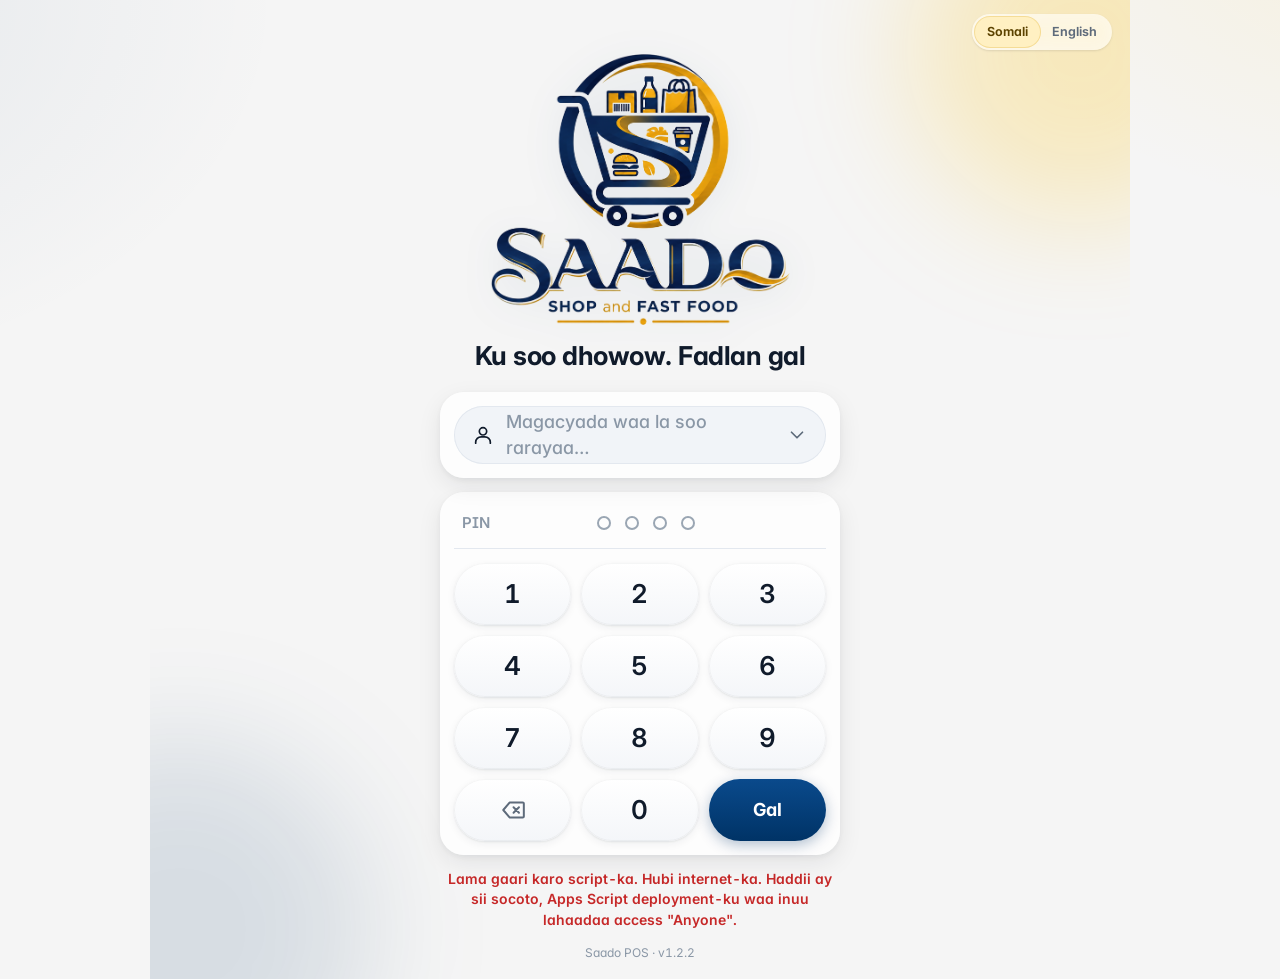
==== index.html @ ed128f70 "v1.2.2: clear logout screen, logout is instant; late answers after logout are ignored (no false 'ses" ====
<!DOCTYPE html>
<!-- Saado POS — app page. Loads config.js (script address), i18n.js (Somali words), app.js (core) and screens.js. -->
<html lang="so">
<head>
<meta charset="utf-8">
<meta name="viewport" content="width=device-width, initial-scale=1, viewport-fit=cover">
<meta name="theme-color" content="#F5F5F5">
<meta name="apple-mobile-web-app-capable" content="yes">
<meta name="mobile-web-app-capable" content="yes">
<meta name="apple-mobile-web-app-status-bar-style" content="default">
<meta name="apple-mobile-web-app-title" content="Saado POS">
<title>Saado POS</title>
<link rel="manifest" href="manifest.json">
<link rel="icon" href="icons/favicon.png">
<link rel="apple-touch-icon" href="icons/apple-touch-icon.png">
<link rel="preconnect" href="https://fonts.googleapis.com">
<link rel="preconnect" href="https://fonts.gstatic.com" crossorigin>
<link rel="stylesheet" href="https://fonts.googleapis.com/css2?family=Inter:wght@400;500;600;650;700;800&display=swap" media="print" onload="this.media='all'">
<link rel="stylesheet" href="app.css?v=1.2.2">
</head>
<body>
<header id="top" class="hidden"></header>
<main id="main"><div style="min-height:100vh;display:grid;place-items:center"><img src="icons/logo.png" alt="Saado" style="width:220px;opacity:.95"></div></main>
<nav id="nav" class="hidden"></nav>
<div id="toasts"></div>
<noscript>Saado POS needs JavaScript.</noscript>
<script src="config.js?v=1.2.2"></script>
<script src="i18n.js?v=1.2.2"></script>
<script src="guide.js?v=1.2.2"></script>
<script src="app.js?v=1.2.2"></script>
<script src="screens.js?v=1.2.2"></script>
</body>
</html>
---- app.css ----
/* Saado POS — design system. Native-app look (Material 3 inspired): Inter type, line icons, tonal surfaces,
   navy #003366 + mustard #FFBF00 accents on white / light gray, bottom sheets, ripple, smooth transitions. */
:root {
  --navy: #003366; --navy-2: #0A4A8C; --navy-c: #DCE7F5; --on-navy-c: #00264D;
  --gold: #FFBF00; --gold-2: #E5A800; --gold-c: #FFF0C2; --on-gold-c: #5C4300;
  --bg: #F5F5F5; --surface: #FFFFFF; --surface-2: #F1F4F8; --surface-3: #E9EEF4;
  --ink: #101B2B; --muted: #5E6B7B; --faint: #8A97A6; --line: #E3E8EF;
  --red: #C62828; --red-c: #FDECEC; --green: #18794E; --green-c: #E3F5EC; --amber: #A86200; --amber-c: #FFF3D9;
  --r-sm: 12px; --r: 18px; --r-lg: 24px; --r-xl: 28px;
  --e1: 0 1px 2px rgba(16, 27, 43, .05), 0 1px 3px rgba(16, 27, 43, .07);
  --e2: 0 2px 6px rgba(16, 27, 43, .06), 0 8px 24px rgba(16, 27, 43, .08);
  --e3: 0 12px 40px rgba(0, 26, 51, .18);
  --nav-h: 76px; --bar-h: 60px;
  --ease: cubic-bezier(.2, 0, 0, 1); --ease-out: cubic-bezier(.05, .7, .1, 1);
  --font: "Inter", "Roboto", system-ui, -apple-system, "Segoe UI", Arial, sans-serif;
}
* { box-sizing: border-box; -webkit-tap-highlight-color: transparent; }
html, body { margin: 0; height: 100%; }
body { font: 400 15px/1.45 var(--font); font-feature-settings: "cv11", "cv08", "tnum"; background: var(--bg); color: var(--ink);
  -webkit-font-smoothing: antialiased; overscroll-behavior-y: contain; -webkit-user-select: none; user-select: none; }
input, textarea, .selectable { -webkit-user-select: text; user-select: text; }
button, input, select, textarea { font: inherit; color: inherit; }
button { cursor: pointer; touch-action: manipulation; border: 0; background: none; padding: 0; }
a { color: var(--navy-2); text-decoration: none; }
h1, h2, h3 { margin: 0; letter-spacing: -.01em; }
h2 { font-size: 22px; font-weight: 700; color: var(--ink); }
h3 { font-size: 13px; font-weight: 650; color: var(--muted); text-transform: uppercase; letter-spacing: .06em; margin: 20px 4px 8px; }
.hidden { display: none !important; }
.muted { color: var(--muted); } .faint { color: var(--faint); } .small { font-size: 13px; } .right { text-align: right; } .center { text-align: center; }
.big { font-size: 28px; font-weight: 800; letter-spacing: -.02em; }
.red { color: var(--red); } .green { color: var(--green); } .amber { color: var(--amber); } .bold { font-weight: 700; }
.row { display: flex; gap: 10px; align-items: center; } .row > .grow, .grow { flex: 1; min-width: 0; } .wrap { flex-wrap: wrap; }
.col { display: flex; flex-direction: column; gap: 10px; }
.grid2 { display: grid; grid-template-columns: 1fr 1fr; gap: 10px; } .grid3 { display: grid; grid-template-columns: repeat(3, 1fr); gap: 10px; }
.spacer { height: 14px; }
svg.i { width: 22px; height: 22px; flex: none; stroke: currentColor; fill: none; stroke-width: 1.85; stroke-linecap: round; stroke-linejoin: round; vertical-align: middle; }
svg.i.sm { width: 18px; height: 18px; } svg.i.lg { width: 26px; height: 26px; } svg.i.xl { width: 32px; height: 32px; }

/* ---------- ambient background ---------- */
body::before { content: ''; position: fixed; inset: 0; z-index: -1; pointer-events: none;
  background: radial-gradient(60vmax 40vmax at 110% -10%, rgba(255, 191, 0, .10), transparent 60%),
              radial-gradient(70vmax 50vmax at -20% 0%, rgba(0, 51, 102, .07), transparent 60%), var(--bg); }

/* ---------- top app bar ---------- */
#top { position: sticky; top: 0; z-index: 40; display: flex; align-items: center; gap: 10px; min-height: var(--bar-h);
  padding: calc(8px + env(safe-area-inset-top)) 12px 8px 14px; background: rgba(245, 245, 245, .82);
  -webkit-backdrop-filter: saturate(1.6) blur(18px); backdrop-filter: saturate(1.6) blur(18px); transition: box-shadow .2s, background .2s; }
#top.scrolled { box-shadow: 0 1px 0 var(--line), 0 6px 20px rgba(16, 27, 43, .06); background: rgba(255, 255, 255, .9); }
#top .emb { width: 38px; height: 38px; border-radius: 12px; background: #fff; box-shadow: var(--e1); display: grid; place-items: center; overflow: hidden; flex: none; }
#top .emb img { width: 34px; height: 34px; }
#top .ttl { flex: 1; min-width: 0; line-height: 1.15; }
#top .ttl b { display: block; font-size: 18px; font-weight: 700; white-space: nowrap; overflow: hidden; text-overflow: ellipsis; }
#top .ttl span { display: block; font-size: 12px; color: var(--muted); white-space: nowrap; overflow: hidden; text-overflow: ellipsis; }
.bizswitch { display: flex; background: var(--surface-3); border-radius: 999px; padding: 3px; }
.bizswitch button { height: 34px; padding: 0 12px; border-radius: 999px; font-weight: 650; font-size: 13px; color: var(--muted); display: flex; align-items: center; gap: 6px; transition: background .2s var(--ease), color .2s; }
.bizswitch button svg { width: 17px; height: 17px; }
.bizswitch button.on { background: var(--surface); color: var(--navy); box-shadow: var(--e1); }
@media (max-width: 460px) { .bizswitch button span { display: none; } .bizswitch button { padding: 0 11px; } }
.syncdot { width: 40px; height: 40px; border-radius: 50%; display: grid; place-items: center; color: var(--green); position: relative; }
.syncdot.wait { color: var(--amber); } .syncdot.off { color: var(--red); }
.syncdot .n { position: absolute; top: 2px; right: 0; min-width: 18px; height: 18px; padding: 0 5px; border-radius: 9px; background: var(--amber); color: #fff; font-size: 11px; font-weight: 700; display: grid; place-items: center; }
.syncdot.off .n { background: var(--red); }
.syncdot.spin svg { animation: sp 1s linear infinite; }
.offline-bar { position: sticky; top: calc(var(--bar-h) + env(safe-area-inset-top)); z-index: 39; margin: 0 12px; border-radius: 12px; background: var(--amber-c); color: var(--amber);
  font-size: 13px; font-weight: 600; padding: 8px 12px; display: flex; gap: 8px; align-items: center; }
#topprog { position: absolute; left: 0; right: 0; bottom: 0; height: 2px; overflow: hidden; opacity: 0; transition: opacity .2s; }
#topprog::after { content: ''; position: absolute; top: 0; bottom: 0; width: 40%; background: var(--gold); border-radius: 2px; animation: prog 1.1s var(--ease) infinite; }
@keyframes prog { from { left: -40%; } to { left: 100%; } }

/* ---------- page ---------- */
#main { padding: 6px 14px; padding-bottom: calc(var(--nav-h) + 100px + env(safe-area-inset-bottom)); max-width: 980px; margin: 0 auto; min-height: 100vh; }
.page-in { animation: pageIn .26s var(--ease-out) both; }
@keyframes pageIn { from { opacity: 0; transform: translateY(10px); } }
.phead { display: flex; align-items: center; gap: 10px; margin: 8px 2px 14px; }
.phead h2 { flex: 1; }

/* ---------- bottom navigation (Material 3 navigation bar) ---------- */
#nav { position: fixed; bottom: 0; left: 0; right: 0; z-index: 45; display: flex; justify-content: space-around; background: rgba(255, 255, 255, .94);
  -webkit-backdrop-filter: blur(18px); backdrop-filter: blur(18px); border-top: 1px solid var(--line); padding: 8px 4px calc(10px + env(safe-area-inset-bottom)); }
#nav button { flex: 1; max-width: 110px; display: flex; flex-direction: column; align-items: center; gap: 4px; font-size: 12px; font-weight: 600; color: var(--muted); position: relative; padding-top: 2px; }
#nav .ind { width: 60px; height: 32px; border-radius: 16px; display: grid; place-items: center; transition: background .25s var(--ease), color .2s; position: relative; overflow: hidden; }
#nav button.on { color: var(--ink); } #nav button.on .ind { background: var(--gold-c); color: var(--navy); }
#nav button.on .ind svg { stroke-width: 2.1; }
#nav .badge { position: absolute; top: -2px; left: calc(50% + 8px); }
.badge { background: var(--red); color: #fff; border-radius: 999px; font-size: 11px; font-weight: 700; min-width: 18px; height: 18px; padding: 0 5px; display: inline-grid; place-items: center; }
@media (min-width: 900px) { #nav { left: 50%; transform: translateX(-50%); bottom: 14px; width: 560px; border-radius: 22px; border: 1px solid var(--line); box-shadow: var(--e2); padding-bottom: 10px; } }

/* ---------- surfaces ---------- */
.card { background: var(--surface); border-radius: var(--r); padding: 16px; box-shadow: var(--e1); margin-bottom: 12px; }
.card.tonal { background: var(--surface-2); box-shadow: none; }
.card.navy { background: linear-gradient(135deg, var(--navy) 0%, var(--navy-2) 100%); color: #fff; box-shadow: 0 10px 30px rgba(0, 51, 102, .25); }
.card.navy .muted { color: rgba(255, 255, 255, .75); }
.list { background: var(--surface); border-radius: var(--r); box-shadow: var(--e1); overflow: hidden; margin-bottom: 12px; }
.li { display: flex; align-items: center; gap: 14px; padding: 12px 16px; min-height: 64px; position: relative; overflow: hidden; }
.li + .li::before { content: ''; position: absolute; top: 0; left: 16px; right: 0; height: 1px; background: var(--line); }
.li.lead + .li.lead::before { left: 70px; }
.li.tap { cursor: pointer; } .li.tap:active { background: var(--surface-2); }
.li .main { flex: 1; min-width: 0; } .li .name { font-weight: 600; font-size: 15px; overflow: hidden; text-overflow: ellipsis; white-space: nowrap; }
.li .sub { font-size: 13px; color: var(--muted); overflow: hidden; text-overflow: ellipsis; }
.li .chev { color: var(--faint); }
.av { width: 40px; height: 40px; border-radius: 13px; display: grid; place-items: center; flex: none; background: var(--navy-c); color: var(--navy); font-weight: 700; }
.av.gold { background: var(--gold-c); color: var(--on-gold-c); } .av.green { background: var(--green-c); color: var(--green); } .av.red { background: var(--red-c); color: var(--red); } .av.gray { background: var(--surface-3); color: var(--muted); }
.stats { display: grid; grid-template-columns: repeat(2, 1fr); gap: 10px; margin-bottom: 12px; }
@media (min-width: 700px) { .stats { grid-template-columns: repeat(4, 1fr); } }
.stat { background: var(--surface); border-radius: var(--r); padding: 14px; box-shadow: var(--e1); display: flex; flex-direction: column; gap: 2px; }
.stat .lbl { font-size: 12px; color: var(--muted); font-weight: 600; display: flex; align-items: center; gap: 6px; }
.stat .lbl svg { width: 16px; height: 16px; }
.stat .val { font-size: 21px; font-weight: 750; color: var(--ink); letter-spacing: -.02em; }
.pill { display: inline-flex; align-items: center; gap: 4px; padding: 3px 10px; border-radius: 999px; font-size: 12px; font-weight: 650; background: var(--navy-c); color: var(--on-navy-c); white-space: nowrap; }
.pill.red { background: var(--red-c); color: var(--red); } .pill.green { background: var(--green-c); color: var(--green); } .pill.gold { background: var(--gold-c); color: var(--on-gold-c); } .pill.gray { background: var(--surface-3); color: var(--muted); }
table.tbl { width: 100%; border-collapse: collapse; font-size: 14px; } .tbl th, .tbl td { padding: 10px 6px; border-bottom: 1px solid var(--line); text-align: left; }
.tbl tr:last-child td { border-bottom: 0; } .tbl th { color: var(--muted); font-size: 11.5px; font-weight: 650; text-transform: uppercase; letter-spacing: .04em; }
.tbl td.n, .tbl th.n { text-align: right; white-space: nowrap; font-variant-numeric: tabular-nums; } .tblwrap { overflow-x: auto; margin: 0 -4px; }
.empty { text-align: center; color: var(--muted); padding: 28px 16px; display: flex; flex-direction: column; align-items: center; gap: 8px; }
.empty svg { width: 40px; height: 40px; color: var(--faint); stroke-width: 1.4; }
.alert { box-shadow: inset 4px 0 0 var(--red), var(--e1); } .alert.amber { box-shadow: inset 4px 0 0 var(--gold), var(--e1); }

/* ---------- buttons ---------- */
.btn { position: relative; overflow: hidden; border-radius: 999px; min-height: 48px; padding: 0 20px; font-weight: 650; font-size: 15px; letter-spacing: .01em;
  background: var(--surface-3); color: var(--navy); display: inline-flex; align-items: center; justify-content: center; gap: 8px; transition: transform .12s var(--ease), box-shadow .2s, filter .2s; }
.btn:active { transform: scale(.97); } .btn[disabled] { opacity: .5; pointer-events: none; }
.btn.primary { background: var(--navy); color: #fff; box-shadow: 0 2px 8px rgba(0, 51, 102, .25); }
.btn.gold { background: var(--gold); color: #1F1600; box-shadow: 0 2px 8px rgba(229, 168, 0, .3); }
.btn.red { background: var(--red); color: #fff; } .btn.green { background: var(--green); color: #fff; }
.btn.ghost { background: transparent; box-shadow: inset 0 0 0 1.5px var(--line); }
.btn.text { background: transparent; padding: 0 12px; }
.btn.block { width: 100%; } .btn.lg { min-height: 56px; font-size: 17px; } .btn.sm { min-height: 38px; padding: 0 14px; font-size: 14px; }
.btn svg { width: 20px; height: 20px; }
.fab { position: fixed; right: 16px; bottom: calc(var(--nav-h) + 16px + env(safe-area-inset-bottom)); z-index: 30; height: 56px; padding: 0 20px 0 16px; border-radius: 18px;
  background: var(--gold); color: #1F1600; font-weight: 700; display: flex; align-items: center; gap: 10px; box-shadow: 0 6px 20px rgba(229, 168, 0, .35), var(--e1); overflow: hidden; animation: fabIn .3s var(--ease-out) both; }
@media (min-width: 900px) { .fab { right: calc(50% - 470px); bottom: 110px; } }
@keyframes fabIn { from { transform: scale(.6); opacity: 0; } }
.spin { width: 18px; height: 18px; border: 2.5px solid currentColor; border-right-color: transparent; border-radius: 50%; animation: sp .7s linear infinite; }
@keyframes sp { to { transform: rotate(360deg); } }
.ripple { position: absolute; border-radius: 50%; transform: scale(0); background: currentColor; opacity: .16; pointer-events: none; animation: rip .55s var(--ease) forwards; }
@keyframes rip { to { transform: scale(2.6); opacity: 0; } }
.iconbtn { position: relative; overflow: hidden; width: 52px; height: 52px; border-radius: 16px; background: var(--navy); color: #fff; display: grid; place-items: center; flex: none; }
.iconbtn.gold { background: var(--gold); color: #1F1600; } .iconbtn.tonal { background: var(--surface-3); color: var(--navy); } .iconbtn.round { border-radius: 50%; width: 44px; height: 44px; }

/* ---------- forms ---------- */
label.f { display: block; margin-bottom: 12px; } label.f > span { display: block; font-size: 13px; font-weight: 600; color: var(--muted); margin: 0 4px 6px; }
.in { width: 100%; min-height: 52px; border: 0; border-radius: 14px; padding: 12px 14px; background: var(--surface-2); font-size: 16px; color: var(--ink);
  box-shadow: inset 0 0 0 1px var(--line); transition: box-shadow .15s, background .15s; -webkit-appearance: none; appearance: none; }
.in:focus { outline: none; background: #fff; box-shadow: inset 0 0 0 2px var(--navy-2), 0 0 0 4px rgba(10, 74, 140, .1); }
.in[readonly] { color: var(--muted); } textarea.in { min-height: 84px; resize: vertical; }
.in.big { font-size: 26px; font-weight: 750; text-align: right; letter-spacing: -.01em; }
.seg { display: flex; border-radius: 999px; box-shadow: inset 0 0 0 1.5px var(--line); padding: 3px; gap: 2px; background: var(--surface); flex-wrap: wrap; }
.seg button { flex: 1; min-width: 64px; min-height: 44px; border-radius: 999px; font-weight: 650; font-size: 14px; color: var(--muted); display: inline-flex; align-items: center; justify-content: center; gap: 6px; transition: background .2s var(--ease), color .2s; position: relative; overflow: hidden; }
.seg button.on { background: var(--navy); color: #fff; }
.seg.gold button.on { background: var(--gold); color: #1F1600; }
.seg.tiles4 { border-radius: 16px; display: grid; grid-template-columns: repeat(2, 1fr); padding: 4px; } .seg.tiles4 button { border-radius: 12px; min-height: 54px; }
@media (min-width: 420px) { .seg.tiles4 { grid-template-columns: repeat(4, 1fr); } }
.chk { display: flex; align-items: center; gap: 14px; padding: 12px 2px; min-height: 52px; }
.chk + .chk { border-top: 1px solid var(--line); }
.chk .main { flex: 1; }
.chk input[type=checkbox] { -webkit-appearance: none; appearance: none; width: 46px; height: 28px; border-radius: 14px; background: var(--surface-3); box-shadow: inset 0 0 0 2px #C5CFDA; position: relative; flex: none; transition: background .2s; margin: 0; }
.chk input[type=checkbox]::after { content: ''; position: absolute; top: 6px; left: 6px; width: 16px; height: 16px; border-radius: 50%; background: #8A97A6; transition: all .2s var(--ease); }
.chk input[type=checkbox]:checked { background: var(--navy); box-shadow: none; } .chk input[type=checkbox]:checked::after { left: 22px; top: 4px; width: 20px; height: 20px; background: #fff; }
.searchbar { display: flex; gap: 10px; position: sticky; top: calc(var(--bar-h) + env(safe-area-inset-top)); z-index: 20; padding: 2px 0 12px; }
.search { flex: 1; display: flex; align-items: center; gap: 10px; background: var(--surface); border-radius: 16px; padding: 0 14px; box-shadow: var(--e1); min-height: 52px; color: var(--muted); }
.search input { flex: 1; border: 0; background: transparent; font-size: 16px; min-height: 50px; outline: none; color: var(--ink); min-width: 0; }
.search input::-webkit-search-cancel-button { display: none; }
.chips { display: flex; gap: 8px; flex-wrap: wrap; } .chips.scroll { flex-wrap: nowrap; overflow-x: auto; scrollbar-width: none; margin: 0 -14px; padding: 0 14px 2px; } .chips.scroll::-webkit-scrollbar { display: none; }
.chip { position: relative; overflow: hidden; border-radius: 10px; height: 36px; padding: 0 14px; font-weight: 600; font-size: 14px; color: var(--ink); background: var(--surface);
  box-shadow: inset 0 0 0 1px var(--line); display: inline-flex; align-items: center; gap: 6px; white-space: nowrap; flex: none; transition: background .15s; }
.chip.on { background: var(--navy-c); color: var(--on-navy-c); box-shadow: none; }
.chip svg { width: 16px; height: 16px; }

/* ---------- sell ---------- */
.tiles { display: grid; grid-template-columns: repeat(3, 1fr); gap: 10px; margin-bottom: 12px; }
@media (min-width: 600px) { .tiles { grid-template-columns: repeat(4, 1fr); } } @media (min-width: 900px) { .tiles { grid-template-columns: repeat(6, 1fr); } }
.tile { position: relative; background: var(--surface); border-radius: 18px; min-height: 96px; padding: 12px; box-shadow: var(--e1); display: flex; flex-direction: column; justify-content: space-between; text-align: left; overflow: hidden; transition: transform .12s var(--ease); }
.tile:active { transform: scale(.95); }
.tile::after { content: ''; position: absolute; left: 12px; right: 12px; bottom: 0; height: 3px; border-radius: 3px 3px 0 0; background: var(--gold); opacity: .9; }
.tile.low::after { background: var(--red); }
.tile .n { font-weight: 600; font-size: 14px; line-height: 1.25; max-height: 3.75em; overflow: hidden; padding-right: 20px; }
.tile .p { font-weight: 750; color: var(--navy); font-size: 14px; margin-bottom: 2px; }
.tile .q { position: absolute; top: 8px; right: 8px; background: var(--navy); color: #fff; border-radius: 999px; min-width: 24px; height: 24px; padding: 0 7px; display: grid; place-items: center; font-weight: 750; font-size: 12px; animation: pop .25s var(--ease-out); }
@keyframes pop { from { transform: scale(.4); } }
.cartbar { position: fixed; left: 0; right: 0; bottom: calc(var(--nav-h) + env(safe-area-inset-bottom)); z-index: 35; padding: 0 12px 10px; animation: barIn .3s var(--ease-out) both; }
@keyframes barIn { from { transform: translateY(30px); opacity: 0; } }
.cartbar .inner { max-width: 940px; margin: 0 auto; display: flex; gap: 8px; background: var(--navy); border-radius: 22px; padding: 8px; box-shadow: var(--e3); }
.cartbar .sum { flex: 1; color: #fff; text-align: left; padding: 4px 10px; display: flex; align-items: center; gap: 12px; position: relative; overflow: hidden; border-radius: 16px; }
.cartbar .sum .cnt { min-width: 38px; height: 38px; border-radius: 12px; background: rgba(255, 255, 255, .14); display: grid; place-items: center; font-weight: 750; }
.cartbar .sum b { font-size: 20px; display: block; letter-spacing: -.01em; } .cartbar .sum span { font-size: 12px; opacity: .75; }
.cartbar .pay { min-width: 112px; border-radius: 16px; }
@media (min-width: 900px) { .cartbar { bottom: 100px; } }
.qty { display: flex; align-items: center; gap: 2px; background: var(--surface-2); border-radius: 14px; padding: 3px; }
.qty button { width: 40px; height: 40px; border-radius: 11px; color: var(--navy); display: grid; place-items: center; position: relative; overflow: hidden; }
.qty button:active { background: var(--surface-3); }
.qty b { min-width: 30px; text-align: center; font-size: 16px; }
.totalbox { background: linear-gradient(135deg, var(--navy), var(--navy-2)); color: #fff; border-radius: var(--r-lg); padding: 18px; text-align: center; margin-bottom: 14px; box-shadow: 0 10px 30px rgba(0, 51, 102, .22); }
.totalbox .t { font-size: 36px; font-weight: 800; color: var(--gold); letter-spacing: -.02em; line-height: 1.1; } .totalbox .u { opacity: .8; font-size: 13px; }
.acct { background: var(--gold-c); border-radius: var(--r); padding: 16px; text-align: center; margin: 10px 0; }
.acct b { font-size: 32px; letter-spacing: 3px; color: var(--navy); display: block; font-weight: 800; }
.changebox { text-align: center; padding: 12px; border-radius: 16px; background: var(--green-c); color: var(--green); font-size: 20px; font-weight: 750; }
.changebox.neg { background: var(--red-c); color: var(--red); }

/* ---------- sheets / dialogs ---------- */
.ov { position: fixed; inset: 0; background: rgba(8, 20, 36, .42); z-index: 100; display: flex; align-items: flex-end; justify-content: center; animation: fade .2s both; }
.ov.closing { animation: fadeOut .18s both; } .ov.closing .sheet { animation: down .2s var(--ease) both; }
@keyframes fade { from { opacity: 0; } } @keyframes fadeOut { to { opacity: 0; } } @keyframes down { to { transform: translateY(40%); } }
.sheet { background: var(--bg); width: 100%; max-width: 640px; max-height: 94vh; border-radius: var(--r-xl) var(--r-xl) 0 0; display: flex; flex-direction: column; animation: up .34s var(--ease-out) both; box-shadow: var(--e3); }
@keyframes up { from { transform: translateY(100%); } }
@media (min-width: 700px) { .ov { align-items: center; } .sheet { border-radius: var(--r-xl); max-height: 88vh; } }
.sheet .hd { padding: 8px 18px 10px; display: flex; align-items: center; gap: 10px; background: var(--surface); border-radius: var(--r-xl) var(--r-xl) 0 0; position: relative; }
.sheet .hd::before { content: ''; position: absolute; top: 8px; left: 50%; width: 36px; height: 4px; margin-left: -18px; border-radius: 2px; background: #C9D2DC; }
.sheet .hd h2 { flex: 1; font-size: 19px; padding-top: 16px; }
.sheet .x { margin-top: 14px; width: 40px; height: 40px; border-radius: 50%; display: grid; place-items: center; color: var(--muted); background: var(--surface-2); position: relative; overflow: hidden; }
.sheet .bd { padding: 16px 16px 18px; overflow-y: auto; -webkit-overflow-scrolling: touch; flex: 1; }
.sheet .ft { padding: 10px 16px calc(12px + env(safe-area-inset-bottom)); background: var(--surface); display: flex; gap: 10px; box-shadow: 0 -1px 0 var(--line); }
.sheet .ft .btn { flex: 1; }
#toasts { position: fixed; left: 0; right: 0; top: calc(10px + env(safe-area-inset-top)); z-index: 200; display: flex; flex-direction: column; align-items: center; pointer-events: none; padding: 0 16px; }
.toast { background: #1D2733; color: #fff; padding: 12px 16px; border-radius: 14px; font-weight: 550; font-size: 14px; max-width: 520px; width: fit-content; box-shadow: var(--e3); animation: toastIn .3s var(--ease-out) both; pointer-events: auto; display: flex; align-items: center; gap: 10px; }
.toast svg { width: 20px; height: 20px; flex: none; }
.toast.ok svg { color: #6EE7A8; } .toast.err { background: #8E1F1F; } .toast.warn svg { color: var(--gold); }
@keyframes toastIn { from { transform: translateY(-16px) scale(.96); opacity: 0; } }

/* ---------- login ---------- */
.login { min-height: 100vh; min-height: 100dvh; display: flex; flex-direction: column; align-items: center; padding: calc(14px + env(safe-area-inset-top)) 18px calc(18px + env(safe-area-inset-bottom)); position: relative; overflow: hidden; }
.login::before, .login::after { content: ''; position: absolute; border-radius: 50%; filter: blur(60px); z-index: -1; }
.login::before { width: 340px; height: 340px; background: rgba(255, 191, 0, .22); top: -120px; right: -120px; }
.login::after { width: 380px; height: 380px; background: rgba(0, 51, 102, .12); bottom: -140px; left: -160px; }
.login .lang { align-self: flex-end; display: flex; background: rgba(255, 255, 255, .7); border-radius: 999px; padding: 3px; box-shadow: var(--e1); -webkit-backdrop-filter: blur(10px); backdrop-filter: blur(10px); }
.login .lang button { height: 30px; padding: 0 12px; border-radius: 999px; font-size: 12.5px; font-weight: 650; color: var(--muted); }
.login .lang button.on { background: var(--gold-c); color: var(--on-gold-c); box-shadow: 0 0 0 1px rgba(229, 168, 0, .35); }
.login img.logo { width: min(300px, 74vw); margin: 4px 0 6px; filter: drop-shadow(0 6px 18px rgba(0, 51, 102, .08)); }
.login h1 { font-size: 26px; font-weight: 700; letter-spacing: -.02em; margin: 6px 0 18px; text-align: center; }
.login .box { width: 100%; max-width: 400px; }
#ucard { z-index: 10; }
.lgcard { background: rgba(255, 255, 255, .78); -webkit-backdrop-filter: blur(16px); backdrop-filter: blur(16px); border-radius: var(--r-lg); padding: 14px; box-shadow: var(--e2); margin-bottom: 14px; position: relative; }
.dd { width: 100%; height: 58px; border-radius: 999px; background: var(--surface-2); display: flex; align-items: center; gap: 12px; padding: 0 18px; font-size: 18px; font-weight: 600; color: var(--ink); box-shadow: inset 0 0 0 1px var(--line); position: relative; overflow: hidden; }
.dd .ph { color: var(--faint); font-weight: 500; } .dd .grow { text-align: left; } .dd svg.chev { transition: transform .2s var(--ease); color: var(--muted); }
.dd.open svg.chev { transform: rotate(180deg); }
.ddlist { position: absolute; left: 14px; right: 14px; top: 78px; background: #fff; border-radius: 20px; box-shadow: var(--e3); z-index: 5; overflow: hidden; animation: ddIn .2s var(--ease-out) both; transform-origin: top; }
@keyframes ddIn { from { opacity: 0; transform: scaleY(.9) translateY(-6px); } }
.ddlist button { width: 100%; height: 54px; padding: 0 22px 0 56px; text-align: left; font-size: 17px; font-weight: 550; position: relative; overflow: hidden; display: flex; align-items: center; }
.ddlist button:active, .ddlist button.on { background: var(--surface-2); }
.ddlist button.on::before { content: ''; position: absolute; left: 24px; width: 8px; height: 8px; border-radius: 50%; background: var(--gold); }
.pinrow { display: flex; align-items: center; gap: 14px; padding: 6px 8px 14px; border-bottom: 1px solid var(--line); margin-bottom: 14px; }
.pinrow span { color: var(--faint); font-weight: 600; font-size: 15px; }
.pinshow { display: flex; gap: 14px; flex: 1; justify-content: center; padding-right: 30px; }
.pinshow i { width: 14px; height: 14px; border-radius: 50%; box-shadow: inset 0 0 0 2px #9AA6B3; transition: all .15s var(--ease); }
.pinshow i.f { background: var(--navy); box-shadow: none; transform: scale(1.15); }
.pinshow.shake { animation: shake .4s; } @keyframes shake { 20%, 60% { transform: translateX(-8px); } 40%, 80% { transform: translateX(8px); } }
.pad { display: grid; grid-template-columns: repeat(3, 1fr); gap: 10px; }
.pad button { height: 62px; border-radius: 999px; background: linear-gradient(180deg, #fff, #F4F6F9); box-shadow: 0 1px 2px rgba(16, 27, 43, .08), 0 3px 8px rgba(16, 27, 43, .06), inset 0 0 0 1px rgba(16, 27, 43, .04);
  font-size: 26px; font-weight: 600; color: var(--ink); position: relative; overflow: hidden; display: grid; place-items: center; transition: transform .1s; }
.pad button:active { transform: scale(.94); background: var(--gold-c); }
.pad button.go { background: linear-gradient(180deg, var(--navy-2), var(--navy)); color: #fff; font-size: 18px; font-weight: 700; box-shadow: 0 4px 14px rgba(0, 51, 102, .3); }
.pad button.bk { color: var(--muted); }
.lgerr { min-height: 22px; text-align: center; color: var(--red); font-weight: 600; font-size: 14px; margin-top: 2px; }
.lgfoot { margin-top: auto; padding-top: 14px; font-size: 12px; color: var(--faint); }

/* ---------- home hero ---------- */
.hero { position: relative; border-radius: var(--r-lg); background: var(--surface); box-shadow: var(--e2); padding: 18px 18px 16px; margin-bottom: 14px; overflow: hidden; }
.hero::before { content: ''; position: absolute; width: 260px; height: 260px; border-radius: 50%; right: -90px; top: -110px; background: radial-gradient(circle, rgba(255, 191, 0, .28), transparent 70%); }
.hero::after { content: ''; position: absolute; width: 280px; height: 280px; border-radius: 50%; left: -120px; bottom: -160px; background: radial-gradient(circle, rgba(0, 51, 102, .12), transparent 70%); }
.hero > * { position: relative; z-index: 1; }
.hero img { height: 92px; display: block; margin: 0 auto 6px; }
.hero .hi { text-align: center; color: var(--muted); font-size: 14px; }
.hero .kpi { display: flex; align-items: flex-end; justify-content: space-between; gap: 12px; margin-top: 14px; padding-top: 14px; border-top: 1px solid var(--line); }
.hero .kpi .v { font-size: 30px; font-weight: 800; letter-spacing: -.02em; color: var(--navy); line-height: 1.1; }
.hero .kpi .l { font-size: 12.5px; color: var(--muted); font-weight: 600; }
.camwrap { position: relative; background: #000; border-radius: var(--r); overflow: hidden; aspect-ratio: 4/3; }
.camwrap video { width: 100%; height: 100%; object-fit: cover; display: block; }
.camwrap .aim { position: absolute; left: 10%; right: 10%; top: 33%; bottom: 33%; border: 3px solid var(--gold); border-radius: 14px; box-shadow: 0 0 0 999px rgba(0, 0, 0, .3); }
.camwrap .aim::after { content: ''; position: absolute; left: 6%; right: 6%; top: 50%; height: 2px; background: rgba(255, 191, 0, .8); animation: scanl 1.6s ease-in-out infinite alternate; }
@keyframes scanl { from { transform: translateY(-26px); } to { transform: translateY(26px); } }
.camwrap .last { position: absolute; left: 10px; right: 10px; bottom: 10px; background: rgba(0, 31, 62, .85); color: #fff; border-radius: 12px; padding: 9px; text-align: center; font-weight: 650; }
.guide h4 { font-size: 16px; margin: 18px 0 6px; color: var(--navy); } .guide ol, .guide ul { margin: 6px 0; padding-left: 22px; } .guide li { margin: 5px 0; }
.guide .note { background: var(--gold-c); border-radius: 14px; padding: 12px 14px; color: var(--on-gold-c); margin-top: 14px; }
@media print { #top, #nav, .cartbar, .fab, .noprint { display: none !important; } #main { padding: 0; } .card, .list { box-shadow: none; border: 1px solid #ccc; } body::before { display: none; } }
@media (prefers-reduced-motion: reduce) { *, *::before, *::after { animation-duration: .01ms !important; transition-duration: .01ms !important; } }
.card > h3:first-child { margin-top: 0; } .card > h3 { margin-left: 0; }
/* placeholder shown only the very first time a page is opened (afterwards saved data appears instantly) */
.skel { height: 78px; border-radius: var(--r); margin-bottom: 12px; background: linear-gradient(90deg, #ECEFF3 25%, #F6F8FA 50%, #ECEFF3 75%); background-size: 200% 100%; animation: shimmer 1.4s ease-in-out infinite; }
@keyframes shimmer { from { background-position: 200% 0; } to { background-position: -200% 0; } }
/* v1.2: cart bar Clear/Park, stock on tiles, shift comparison, insights */
.cartbar .inner { gap: 6px; } .cartbar .sum { padding: 4px 6px; gap: 8px; } .cartbar .sum .cnt { min-width: 30px; height: 30px; }
.cartbar .sum b { font-size: 18px; white-space: nowrap; } .cartbar .pay { min-width: 86px; padding: 0 14px; }
.cartbar .mini { width: 44px; border-radius: 16px; display: grid; place-items: center; color: #fff; background: rgba(255, 255, 255, .12); flex: none; position: relative; overflow: hidden; }
.cartbar .mini.x { background: rgba(198, 40, 40, .92); }
.tile .s { font-size: 11.5px; font-weight: 600; color: var(--muted); } .tile .s.low { color: var(--red); }
.cmp td { padding: 9px 4px; } .cmp input { width: 100%; height: 42px; border: 0; border-radius: 10px; background: var(--surface-2); box-shadow: inset 0 0 0 1px var(--line); text-align: right; padding: 0 8px; font: inherit; font-weight: 650; font-size: 16px; }
.cmp input:focus { outline: none; box-shadow: inset 0 0 0 2px var(--navy-2); background: #fff; }
.tick { display: inline-grid; place-items: center; width: 22px; height: 22px; border-radius: 50%; background: var(--green-c); color: var(--green); }
.tick.bad { background: var(--red-c); color: var(--red); } .tick svg { width: 14px; height: 14px; stroke-width: 2.6; }
.toast .tact { margin-left: 6px; color: var(--gold); font-weight: 800; padding: 4px 8px; border-radius: 8px; }
.bars { display: flex; align-items: flex-end; gap: 3px; height: 120px; } .bars i { flex: 1; border-radius: 4px 4px 0 0; background: var(--gold); display: block; min-height: 2px; position: relative; }
.bars i.prev { background: #C9D3DF; }
.hm { display: grid; grid-template-columns: 30px repeat(16, 1fr); gap: 2px; font-size: 9.5px; color: var(--muted); align-items: center; } .hm b { height: 15px; border-radius: 3px; display: block; }
.trend { font-size: 12px; font-weight: 700; padding: 2px 8px; border-radius: 999px; display: inline-block; margin-top: 4px; } .trend.up { background: var(--green-c); color: var(--green); } .trend.dn { background: var(--red-c); color: var(--red); }
.meter { height: 10px; border-radius: 6px; background: var(--surface-3); overflow: hidden; } .meter i { display: block; height: 100%; border-radius: 6px; background: var(--gold); }
.danger { box-shadow: inset 0 0 0 1.5px #F3C2C2, var(--e1); }
.grp { font-size: 12px; font-weight: 700; color: var(--muted); letter-spacing: .06em; text-transform: uppercase; margin: 14px 2px 2px; }
.chk .cnt { font-size: 12.5px; color: var(--muted); }
.togs { display: flex; gap: 6px; flex-wrap: wrap; } .togs button { height: 36px; padding: 0 12px; border-radius: 10px; font-weight: 650; font-size: 13.5px; box-shadow: inset 0 0 0 1.5px var(--line); color: var(--muted); background: #fff; }
.togs button.on { background: var(--navy); color: #fff; box-shadow: none; }

/* v1.2.1 login: clear "please wait" while the PIN is checked */
.pad.busy button { opacity: .4; pointer-events: none; transition: opacity .2s; }
.pad.busy button.go { opacity: 1; }
.pad button.go .spin { width: 24px; height: 24px; border-width: 3px; display: inline-block; vertical-align: middle; }
.pinshow.pulse i.f { animation: dotp 1s ease-in-out infinite; }
.pinshow.pulse i.f:nth-child(2) { animation-delay: .12s; } .pinshow.pulse i.f:nth-child(3) { animation-delay: .24s; } .pinshow.pulse i.f:nth-child(4) { animation-delay: .36s; } .pinshow.pulse i.f:nth-child(5) { animation-delay: .48s; } .pinshow.pulse i.f:nth-child(6) { animation-delay: .6s; }
@keyframes dotp { 50% { transform: scale(.6); opacity: .5; } }
.lgwait { display: inline-flex; align-items: center; gap: 8px; background: var(--navy); color: #fff; padding: 7px 14px; border-radius: 999px; font-size: 14px; font-weight: 600; }
.lgwait .spin { width: 15px; height: 15px; border-width: 2px; }
.busyov { position: fixed; inset: 0; z-index: 9999; background: rgba(10, 22, 40, .45); display: flex; align-items: center; justify-content: center; animation: fade .15s; }
.busyov .bx { background: #fff; border-radius: 22px; padding: 22px 30px; display: flex; flex-direction: column; align-items: center; gap: 8px; min-width: 200px; box-shadow: 0 12px 40px rgba(0, 0, 0, .25); }
.busyov .bx .spin { width: 34px; height: 34px; border-width: 3.5px; color: var(--navy); }
.ov.closing { pointer-events: none; }
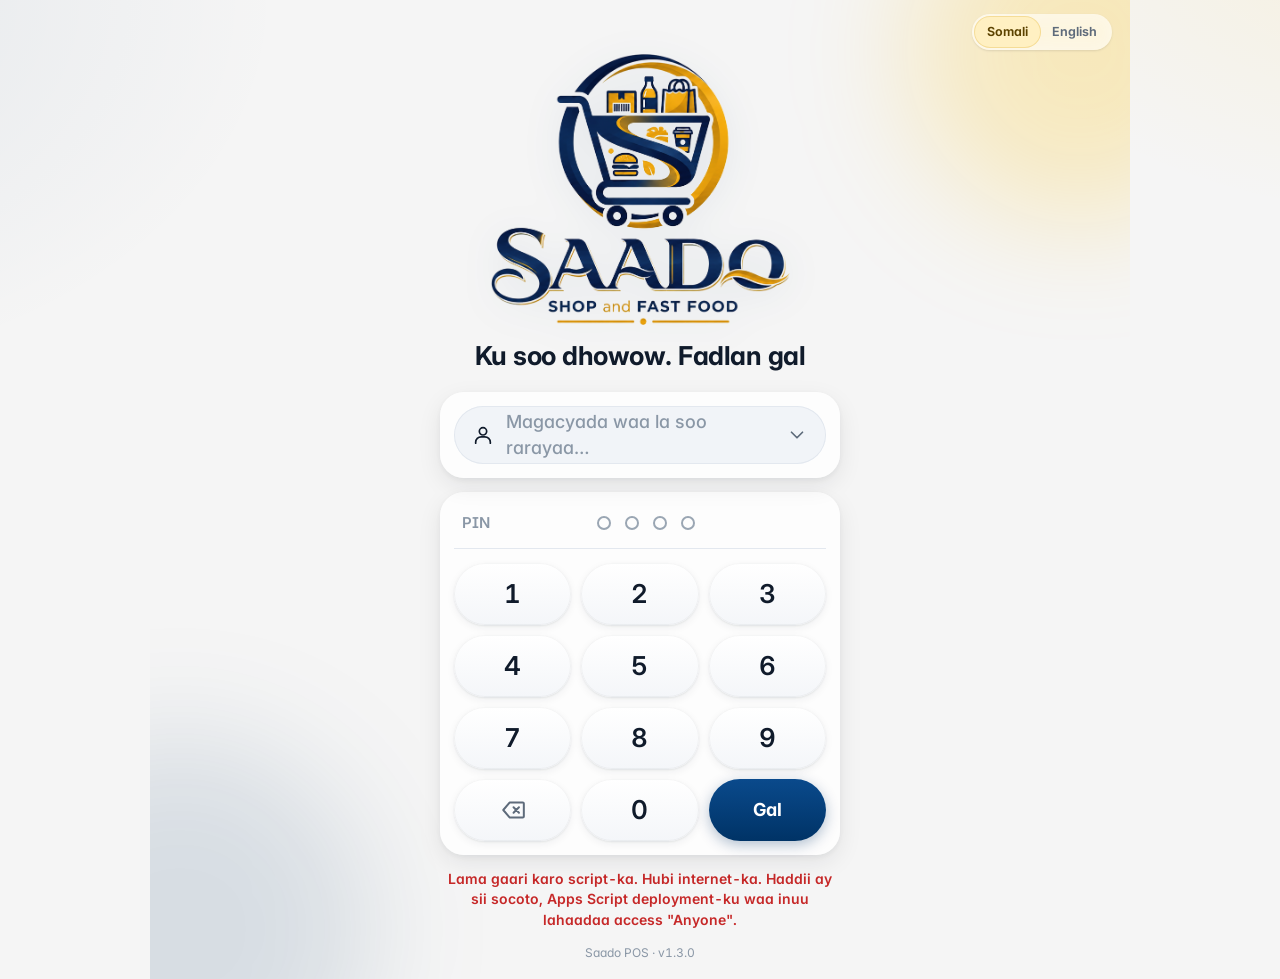
==== commit 79366e32: "v1.3.0: email times in Settings (daily time, weekly day+time, monthly last/1st+time, low stock now/d" ====
--- a/index.html
+++ b/index.html
@@ -16,7 +16,7 @@
 <link rel="preconnect" href="https://fonts.googleapis.com">
 <link rel="preconnect" href="https://fonts.gstatic.com" crossorigin>
 <link rel="stylesheet" href="https://fonts.googleapis.com/css2?family=Inter:wght@400;500;600;650;700;800&display=swap" media="print" onload="this.media='all'">
-<link rel="stylesheet" href="app.css?v=1.2.2">
+<link rel="stylesheet" href="app.css?v=1.3.0">
 </head>
 <body>
 <header id="top" class="hidden"></header>
@@ -24,10 +24,10 @@
 <nav id="nav" class="hidden"></nav>
 <div id="toasts"></div>
 <noscript>Saado POS needs JavaScript.</noscript>
-<script src="config.js?v=1.2.2"></script>
-<script src="i18n.js?v=1.2.2"></script>
-<script src="guide.js?v=1.2.2"></script>
-<script src="app.js?v=1.2.2"></script>
-<script src="screens.js?v=1.2.2"></script>
+<script src="config.js?v=1.3.0"></script>
+<script src="i18n.js?v=1.3.0"></script>
+<script src="guide.js?v=1.3.0"></script>
+<script src="app.js?v=1.3.0"></script>
+<script src="screens.js?v=1.3.0"></script>
 </body>
 </html>
--- a/app.css
+++ b/app.css
@@ -311,3 +311,18 @@
 .busyov .bx { background: #fff; border-radius: 22px; padding: 22px 30px; display: flex; flex-direction: column; align-items: center; gap: 8px; min-width: 200px; box-shadow: 0 12px 40px rgba(0, 0, 0, .25); }
 .busyov .bx .spin { width: 34px; height: 34px; border-width: 3.5px; color: var(--navy); }
 .ov.closing { pointer-events: none; }
+/* v1.3 expenses + email times */
+.li.exp { align-items: flex-start; }
+.li.exp .desc { font-size: 14px; color: var(--ink); margin: 2px 0; line-height: 1.35; }
+.li.exp .end { display: flex; flex-direction: column; align-items: flex-end; gap: 4px; white-space: nowrap; }
+.li.exp.gone .name, .li.exp.gone .desc { opacity: .6; }
+.strike { text-decoration: line-through; opacity: .55; }
+.sub.red { color: var(--red); }
+textarea.in { resize: vertical; min-height: 56px; font-family: inherit; line-height: 1.4; padding-top: 10px; }
+.when { display: flex; gap: 12px; align-items: flex-start; padding: 10px 0; border-bottom: 1px solid var(--line); }
+.when:last-of-type { border-bottom: 0; }
+.when > .av { margin-top: 2px; }
+.when b { display: block; margin-bottom: 6px; }
+.when .grid2 { gap: 10px; }
+.when .f { margin-bottom: 0; }
+.when .grid2 { grid-template-columns: 1.7fr 1fr; }
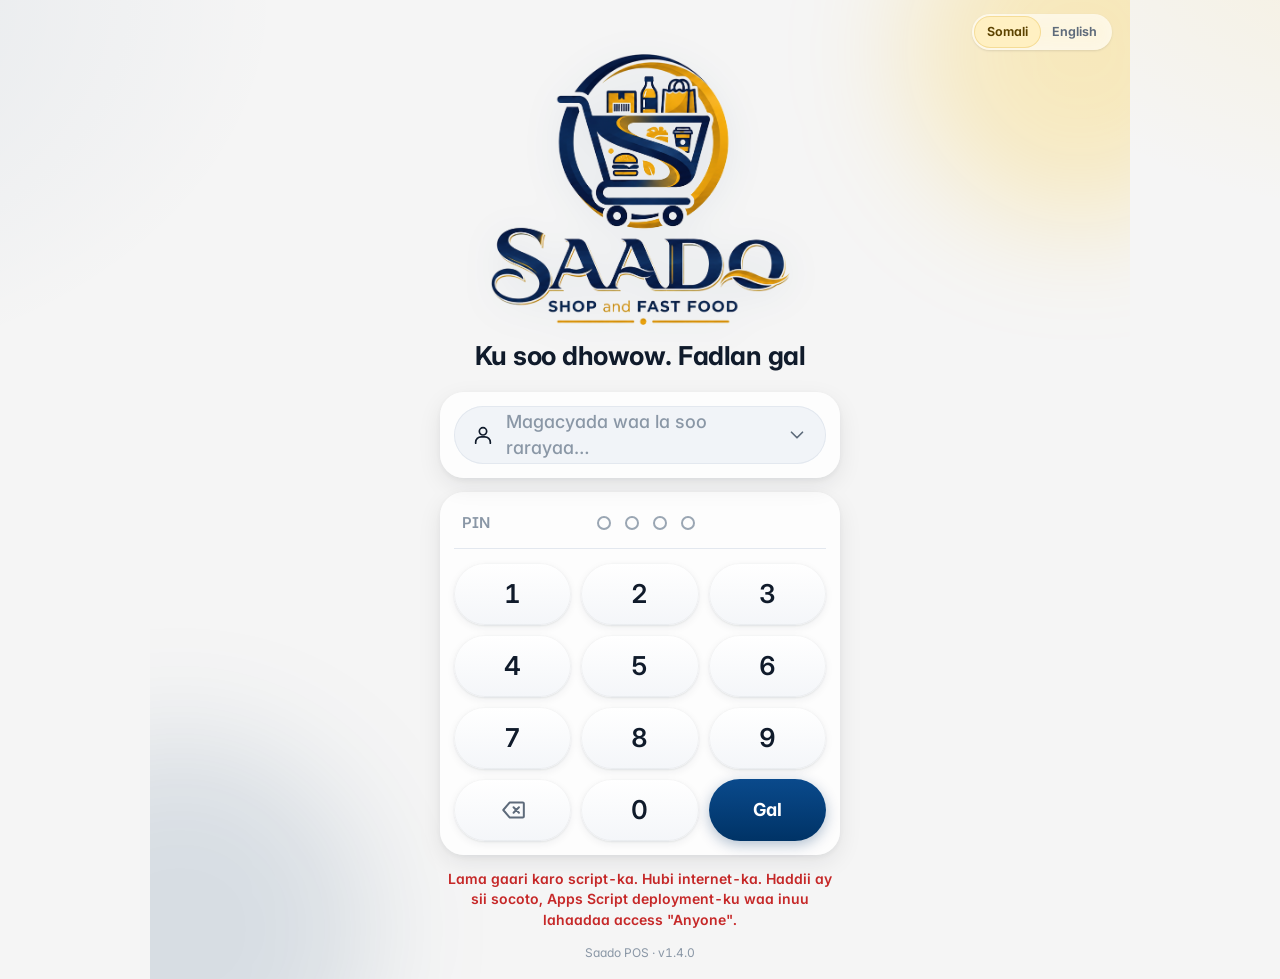
==== commit 57573be8: "v1.4.0: sell loose pieces (per-product switch): pieces per packet, price list for pieces, stock in p" ====
--- a/index.html
+++ b/index.html
@@ -16,7 +16,7 @@
 <link rel="preconnect" href="https://fonts.googleapis.com">
 <link rel="preconnect" href="https://fonts.gstatic.com" crossorigin>
 <link rel="stylesheet" href="https://fonts.googleapis.com/css2?family=Inter:wght@400;500;600;650;700;800&display=swap" media="print" onload="this.media='all'">
-<link rel="stylesheet" href="app.css?v=1.3.0">
+<link rel="stylesheet" href="app.css?v=1.4.0">
 </head>
 <body>
 <header id="top" class="hidden"></header>
@@ -24,10 +24,10 @@
 <nav id="nav" class="hidden"></nav>
 <div id="toasts"></div>
 <noscript>Saado POS needs JavaScript.</noscript>
-<script src="config.js?v=1.3.0"></script>
-<script src="i18n.js?v=1.3.0"></script>
-<script src="guide.js?v=1.3.0"></script>
-<script src="app.js?v=1.3.0"></script>
-<script src="screens.js?v=1.3.0"></script>
+<script src="config.js?v=1.4.0"></script>
+<script src="i18n.js?v=1.4.0"></script>
+<script src="guide.js?v=1.4.0"></script>
+<script src="app.js?v=1.4.0"></script>
+<script src="screens.js?v=1.4.0"></script>
 </body>
 </html>
--- a/app.css
+++ b/app.css
@@ -326,3 +326,29 @@
 .when .grid2 { gap: 10px; }
 .when .f { margin-bottom: 0; }
 .when .grid2 { grid-template-columns: 1.7fr 1fr; }
+/* v1.4 selling loose (pieces) */
+.lz { display: inline-flex; align-items: center; height: 18px; padding: 0 6px; border-radius: 6px; background: #E7F0FB; color: var(--navy); font-size: 10px; font-weight: 800; letter-spacing: .05em; vertical-align: middle; white-space: nowrap; }
+.lz.pkt { background: #FFF1C2; color: #6B4E00; }
+.qgrid { display: grid; grid-template-columns: repeat(4, 1fr); gap: 8px; }
+.qb { border: 0; border-radius: 16px; background: var(--surface-2); box-shadow: inset 0 0 0 1px var(--line); padding: 10px 4px; display: flex; flex-direction: column; align-items: center; gap: 2px; font: inherit; cursor: pointer; }
+.qb b { font-size: 20px; color: var(--ink); } .qb span { font-size: 12px; color: var(--muted); font-weight: 600; }
+.qb.on { background: var(--navy); box-shadow: none; } .qb.on b, .qb.on span { color: #fff; }
+button.pk { width: 100%; border: 0; font: inherit; text-align: left; display: flex; align-items: center; gap: 14px; border-radius: 18px; padding: 14px 16px; background: var(--gold); color: #1F1600; margin-bottom: 12px; cursor: pointer; }
+button.pk b { font-size: 17px; } button.pk .small { display: block; opacity: .75; } button.pk .av { background: rgba(0, 0, 0, .08); color: #1F1600; }
+.step { display: flex; align-items: center; gap: 8px; }
+.step button { width: 44px; height: 44px; border-radius: 14px; border: 0; background: var(--surface-2); box-shadow: inset 0 0 0 1px var(--line); font-size: 22px; font-weight: 700; cursor: pointer; }
+.step input { width: 70px; height: 44px; text-align: center; border: 0; border-radius: 14px; background: var(--surface-2); box-shadow: inset 0 0 0 1px var(--line); font: inherit; font-size: 20px; font-weight: 750; }
+.ptab { width: 100%; border-collapse: collapse; font-size: 14px; }
+.ptab th { font-size: 11.5px; color: var(--muted); font-weight: 700; text-transform: uppercase; letter-spacing: .04em; text-align: left; padding: 4px; }
+.ptab td { padding: 5px 4px; border-top: 1px solid var(--line); }
+.ptab input { width: 100%; height: 38px; border: 0; border-radius: 10px; background: var(--surface-2); box-shadow: inset 0 0 0 1px var(--line); text-align: right; padding: 0 10px; font: inherit; font-weight: 650; }
+.ptab .n { text-align: right; } .ptab .pf { color: var(--green); font-weight: 650; text-align: right; white-space: nowrap; font-size: 13px; } .ptab .pf.red { color: var(--red); }
+.note { font-size: 12.5px; color: var(--muted); margin: 8px 2px 0; line-height: 1.45; }
+.lzcard { margin: 6px 0 12px; padding: 14px 16px; box-shadow: inset 0 0 0 1px var(--line) !important; }
+.lzcard.on { box-shadow: 0 0 0 2px var(--gold) !important; }
+input.sw { appearance: none; -webkit-appearance: none; width: 46px; height: 28px; border-radius: 999px; background: #C9D3DF; position: relative; flex: none; cursor: pointer; transition: background .15s; margin: 0; }
+input.sw::after { content: ''; position: absolute; top: 3px; left: 3px; width: 22px; height: 22px; border-radius: 50%; background: #fff; box-shadow: 0 1px 3px rgba(0, 0, 0, .25); transition: left .15s; }
+input.sw:checked { background: var(--navy); } input.sw:checked::after { left: 21px; } input.sw:disabled { opacity: .5; }
+.tile .n .lz { margin-left: 2px; }
+.ptab [data-del] { width: 32px; height: 32px; border-radius: 10px; background: transparent !important; color: var(--muted) !important; box-shadow: none !important; }
+.ptab [data-del]:hover { background: var(--surface-2) !important; color: var(--red) !important; }
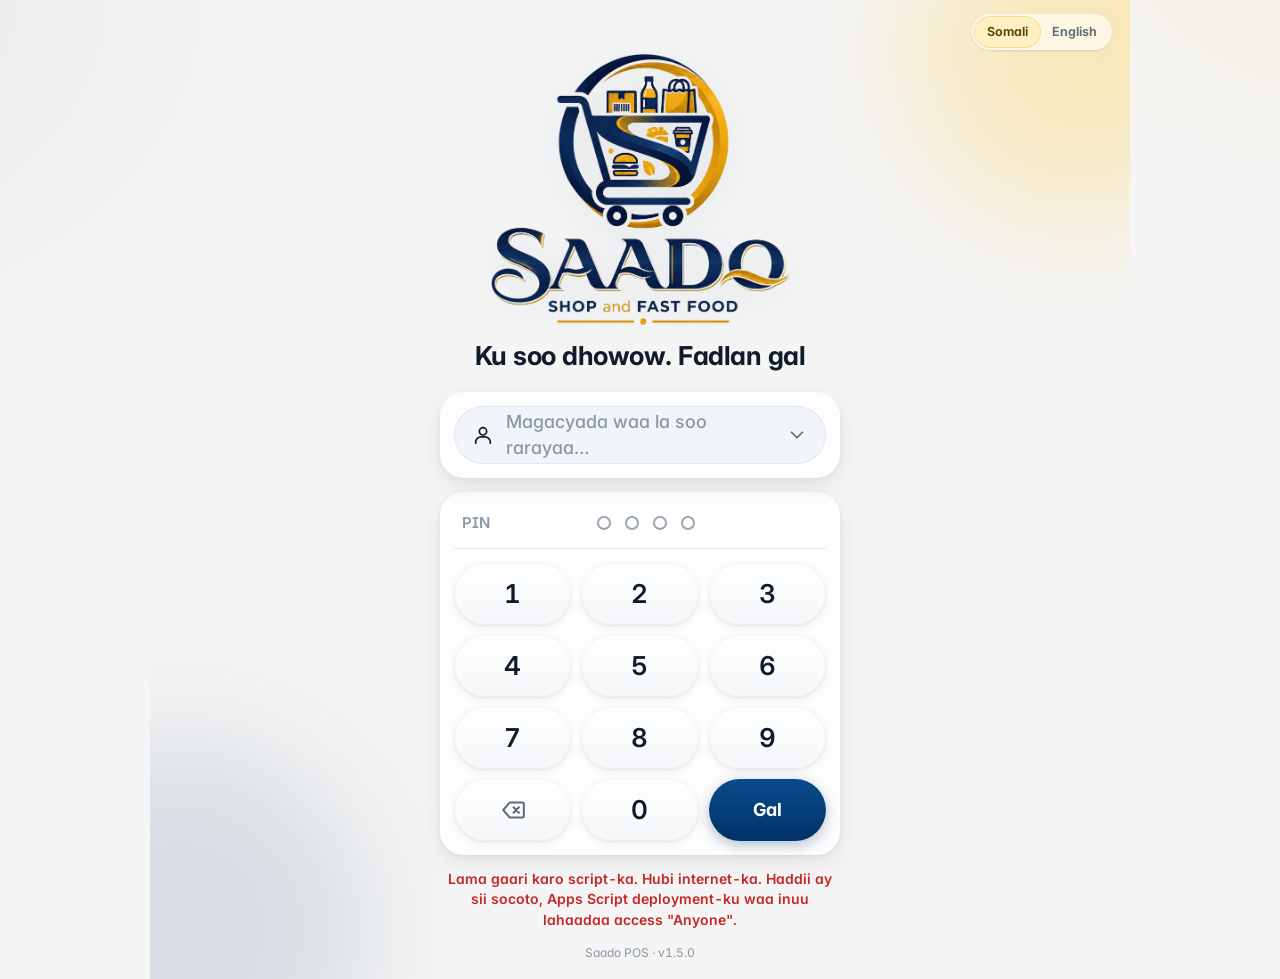
==== commit 536f1742: "v1.5.0: change from Zaad/Edahab paid in cash; Exchange Zaad/Edahab <-> cash (ticked permission, opti" ====
--- a/index.html
+++ b/index.html
@@ -16,7 +16,7 @@
 <link rel="preconnect" href="https://fonts.googleapis.com">
 <link rel="preconnect" href="https://fonts.gstatic.com" crossorigin>
 <link rel="stylesheet" href="https://fonts.googleapis.com/css2?family=Inter:wght@400;500;600;650;700;800&display=swap" media="print" onload="this.media='all'">
-<link rel="stylesheet" href="app.css?v=1.4.0">
+<link rel="stylesheet" href="app.css?v=1.5.0">
 </head>
 <body>
 <header id="top" class="hidden"></header>
@@ -24,10 +24,10 @@
 <nav id="nav" class="hidden"></nav>
 <div id="toasts"></div>
 <noscript>Saado POS needs JavaScript.</noscript>
-<script src="config.js?v=1.4.0"></script>
-<script src="i18n.js?v=1.4.0"></script>
-<script src="guide.js?v=1.4.0"></script>
-<script src="app.js?v=1.4.0"></script>
-<script src="screens.js?v=1.4.0"></script>
+<script src="config.js?v=1.5.0"></script>
+<script src="i18n.js?v=1.5.0"></script>
+<script src="guide.js?v=1.5.0"></script>
+<script src="app.js?v=1.5.0"></script>
+<script src="screens.js?v=1.5.0"></script>
 </body>
 </html>
--- a/app.css
+++ b/app.css
@@ -352,3 +352,19 @@
 .tile .n .lz { margin-left: 2px; }
 .ptab [data-del] { width: 32px; height: 32px; border-radius: 10px; background: transparent !important; color: var(--muted) !important; box-shadow: none !important; }
 .ptab [data-del]:hover { background: var(--surface-2) !important; color: var(--red) !important; }
+/* v1.5 change from Zaad/Edahab, exchange, dollar prices */
+.usd { display: inline-flex; align-items: center; height: 18px; padding: 0 6px; border-radius: 6px; background: #E3F4EA; color: #17663A; font-size: 10.5px; font-weight: 800; vertical-align: middle; white-space: nowrap; }
+.eff { display: flex; gap: 8px; margin-top: 10px; flex-wrap: wrap; }
+.eff > div { flex: 1 1 90px; border-radius: 14px; padding: 10px 12px; background: var(--surface-2); box-shadow: inset 0 0 0 1px var(--line); }
+.eff small { display: block; color: var(--muted); font-weight: 650; font-size: 11.5px; letter-spacing: .03em; }
+.eff b { font-size: 17px; } .eff .up { color: var(--green); } .eff .dn { color: var(--red); }
+.changebox + .eff { margin-top: 10px; }
+#sentInfo .changebox { margin-top: 2px; }
+.opt { display: flex; gap: 12px; align-items: center; border-radius: 18px; padding: 12px 14px; box-shadow: inset 0 0 0 1px var(--line); margin-bottom: 8px; background: #fff; cursor: pointer; }
+.opt.on { box-shadow: 0 0 0 2px var(--navy); background: #F3F7FC; }
+.opt .rd { width: 22px; height: 22px; border-radius: 50%; box-shadow: inset 0 0 0 2px #B8C4D3; flex: none; }
+.opt.on .rd { box-shadow: inset 0 0 0 7px var(--navy); }
+.opt b { display: block; font-size: 15px; } .opt .s { font-size: 12.5px; color: var(--muted); }
+.eq { font-size: 13px; color: var(--muted); margin: -6px 2px 10px; line-height: 1.5; } .eq b { color: var(--ink); }
+#exch h3 { margin: 14px 4px 8px; }
+#exch .li.gone .sub { opacity: .6; }
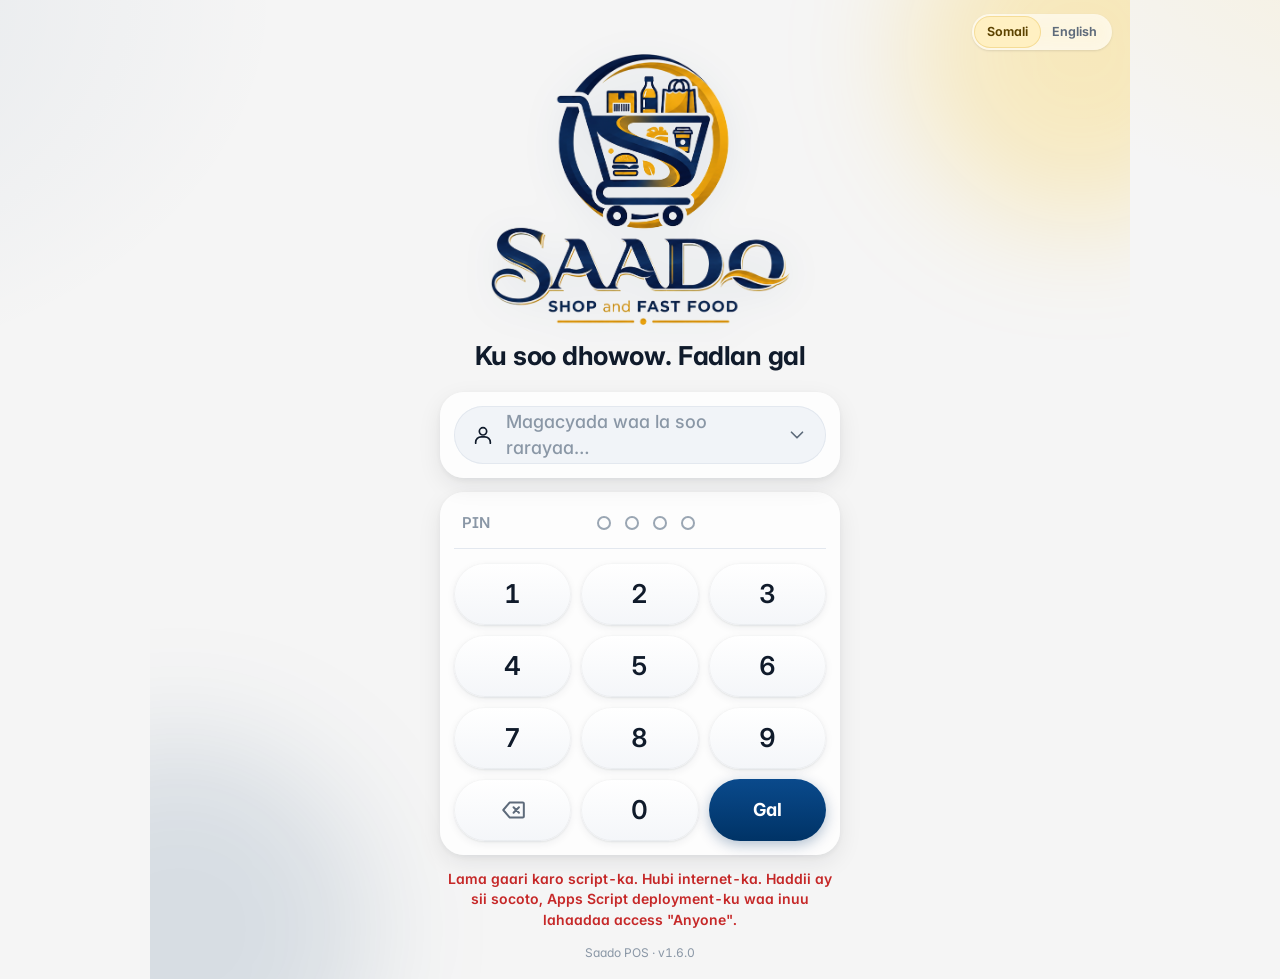
==== commit 8775768d: "v1.6.0: Take money out from cash/Zaad/Edahab (SH/USD) to owner, any customer (added to balance), sup" ====
--- a/index.html
+++ b/index.html
@@ -16,7 +16,7 @@
 <link rel="preconnect" href="https://fonts.googleapis.com">
 <link rel="preconnect" href="https://fonts.gstatic.com" crossorigin>
 <link rel="stylesheet" href="https://fonts.googleapis.com/css2?family=Inter:wght@400;500;600;650;700;800&display=swap" media="print" onload="this.media='all'">
-<link rel="stylesheet" href="app.css?v=1.5.0">
+<link rel="stylesheet" href="app.css?v=1.6.0">
 </head>
 <body>
 <header id="top" class="hidden"></header>
@@ -24,10 +24,10 @@
 <nav id="nav" class="hidden"></nav>
 <div id="toasts"></div>
 <noscript>Saado POS needs JavaScript.</noscript>
-<script src="config.js?v=1.5.0"></script>
-<script src="i18n.js?v=1.5.0"></script>
-<script src="guide.js?v=1.5.0"></script>
-<script src="app.js?v=1.5.0"></script>
-<script src="screens.js?v=1.5.0"></script>
+<script src="config.js?v=1.6.0"></script>
+<script src="i18n.js?v=1.6.0"></script>
+<script src="guide.js?v=1.6.0"></script>
+<script src="app.js?v=1.6.0"></script>
+<script src="screens.js?v=1.6.0"></script>
 </body>
 </html>
--- a/app.css
+++ b/app.css
@@ -368,3 +368,15 @@
 .eq { font-size: 13px; color: var(--muted); margin: -6px 2px 10px; line-height: 1.5; } .eq b { color: var(--ink); }
 #exch h3 { margin: 14px 4px 8px; }
 #exch .li.gone .sub { opacity: .6; }
+/* v1.6 take money out */
+.who { display: grid; grid-template-columns: repeat(4, 1fr); gap: 6px; }
+.who button { border: 0; border-radius: 14px; padding: 10px 2px; background: var(--surface-2); box-shadow: inset 0 0 0 1px var(--line); font: inherit; font-size: 12.5px; font-weight: 650; display: flex; flex-direction: column; align-items: center; gap: 4px; color: var(--ink); cursor: pointer; }
+.who button.on { background: var(--navy); color: #fff; box-shadow: none; }
+.pickc { display: flex; align-items: center; gap: 12px; border-radius: 16px; padding: 10px 12px; box-shadow: 0 0 0 2px var(--gold); background: #FFFBEE; margin-bottom: 4px; }
+.pickc .av { background: var(--gold-c); } .pickc b { display: block; } .pickc .s { font-size: 12.5px; color: var(--muted); }
+.bal { text-align: center; font-size: 15px; font-weight: 700; margin-top: 8px; padding: 10px; border-radius: 14px; background: #FFF4E5; color: #8A4B00; }
+.bal.sup { background: #E8F5EC; color: #17663A; }
+.av.amber { background: #FFF4E5; color: #8A4B00; }
+.li.mv.gone .sub { opacity: .7; }
+#ceff:empty { display: none; }
+.li.mv .name { white-space: normal; overflow: visible; text-overflow: clip; }
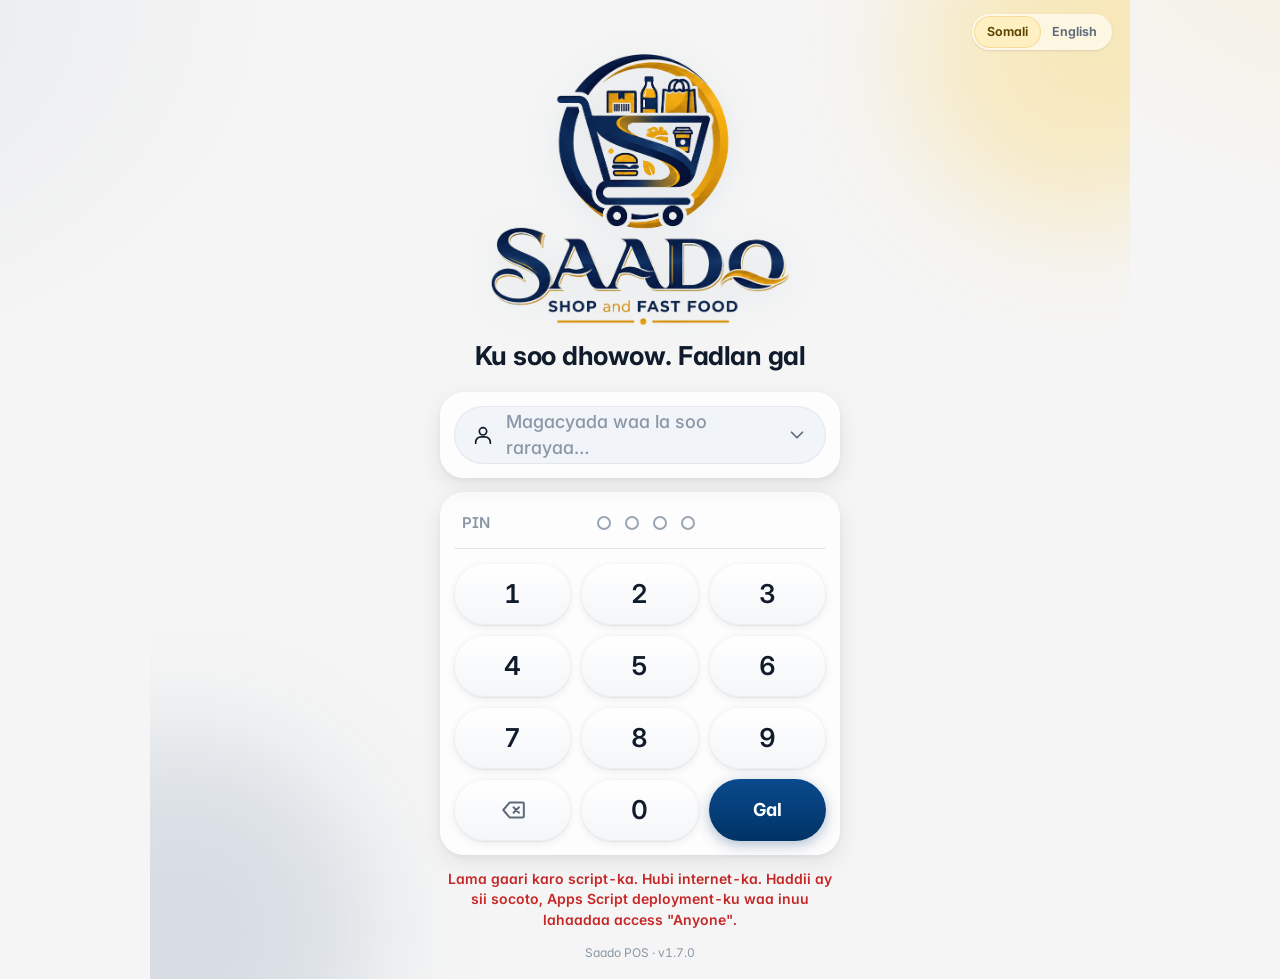
==== commit e7bfcd80: "v1.7.0: credit sale with part paid now (cash/Zaad/Edahab, SH/USD); only the rest goes on the custome" ====
--- a/index.html
+++ b/index.html
@@ -16,7 +16,7 @@
 <link rel="preconnect" href="https://fonts.googleapis.com">
 <link rel="preconnect" href="https://fonts.gstatic.com" crossorigin>
 <link rel="stylesheet" href="https://fonts.googleapis.com/css2?family=Inter:wght@400;500;600;650;700;800&display=swap" media="print" onload="this.media='all'">
-<link rel="stylesheet" href="app.css?v=1.6.0">
+<link rel="stylesheet" href="app.css?v=1.7.0">
 </head>
 <body>
 <header id="top" class="hidden"></header>
@@ -24,10 +24,10 @@
 <nav id="nav" class="hidden"></nav>
 <div id="toasts"></div>
 <noscript>Saado POS needs JavaScript.</noscript>
-<script src="config.js?v=1.6.0"></script>
-<script src="i18n.js?v=1.6.0"></script>
-<script src="guide.js?v=1.6.0"></script>
-<script src="app.js?v=1.6.0"></script>
-<script src="screens.js?v=1.6.0"></script>
+<script src="config.js?v=1.7.0"></script>
+<script src="i18n.js?v=1.7.0"></script>
+<script src="guide.js?v=1.7.0"></script>
+<script src="app.js?v=1.7.0"></script>
+<script src="screens.js?v=1.7.0"></script>
 </body>
 </html>
--- a/app.css
+++ b/app.css
@@ -380,3 +380,9 @@
 .li.mv.gone .sub { opacity: .7; }
 #ceff:empty { display: none; }
 .li.mv .name { white-space: normal; overflow: visible; text-overflow: clip; }
+/* v1.7 part paid */
+.split { border-radius: 18px; padding: 12px 14px; box-shadow: inset 0 0 0 1px var(--line); background: #fff; margin-top: 12px; }
+.split .rowx { display: flex; justify-content: space-between; align-items: center; padding: 6px 0; font-size: 15px; gap: 10px; }
+.split .rowx b { font-size: 17px; white-space: nowrap; }
+.split .rowx.t { border-top: 1px dashed var(--line); margin-top: 4px; padding-top: 10px; }
+.pp { display: inline-flex; align-items: center; height: 20px; padding: 0 7px; border-radius: 7px; background: #FFF4E5; color: #8A4B00; font-size: 11px; font-weight: 800; vertical-align: middle; }
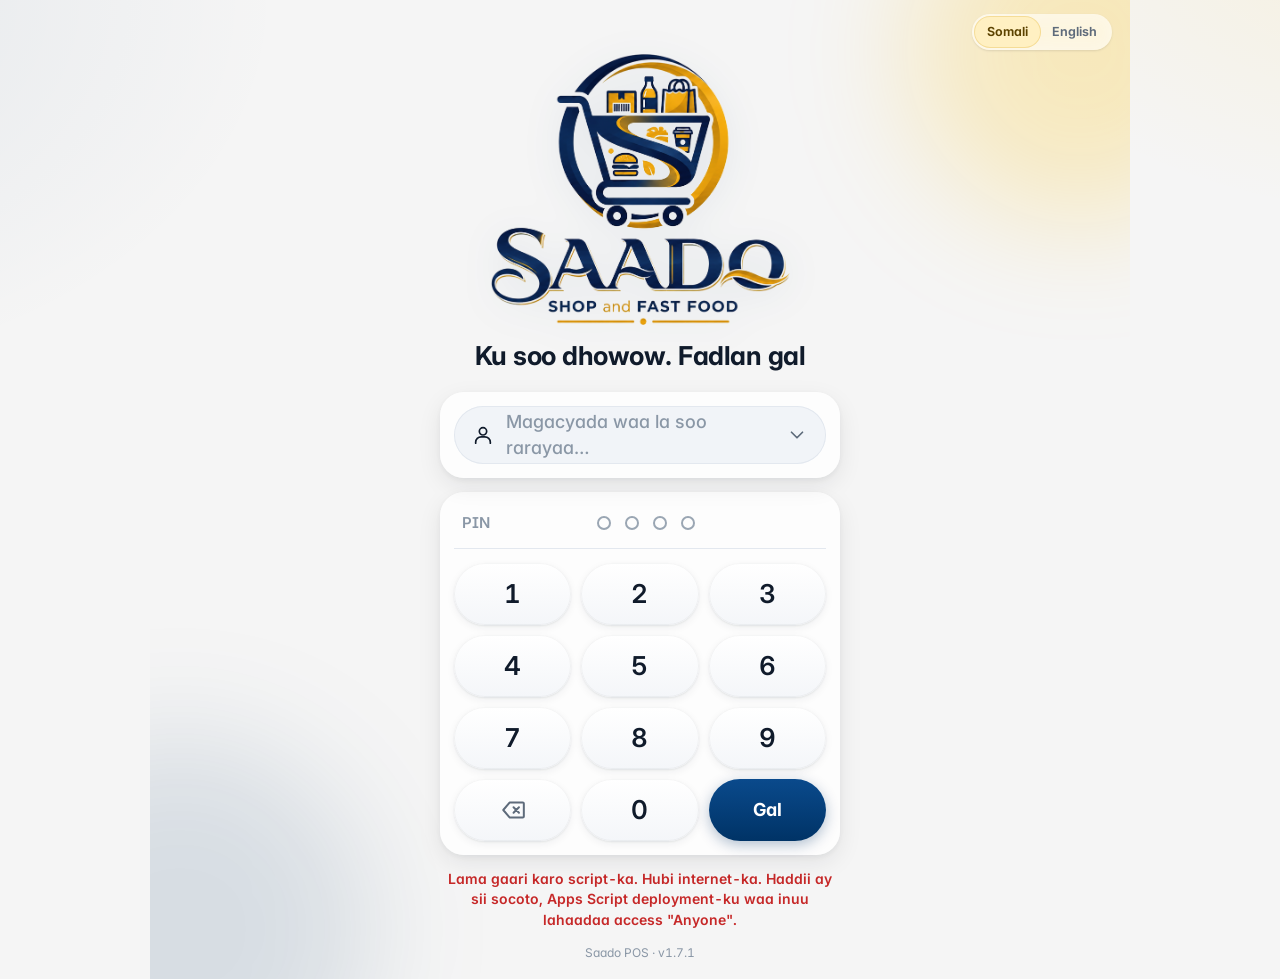
==== commit fc559fc1: "v1.7.1: service worker only clears Saado's own caches (other apps share the github.io address) Co-Au" ====
--- a/index.html
+++ b/index.html
@@ -16,7 +16,7 @@
 <link rel="preconnect" href="https://fonts.googleapis.com">
 <link rel="preconnect" href="https://fonts.gstatic.com" crossorigin>
 <link rel="stylesheet" href="https://fonts.googleapis.com/css2?family=Inter:wght@400;500;600;650;700;800&display=swap" media="print" onload="this.media='all'">
-<link rel="stylesheet" href="app.css?v=1.7.0">
+<link rel="stylesheet" href="app.css?v=1.7.1">
 </head>
 <body>
 <header id="top" class="hidden"></header>
@@ -24,10 +24,10 @@
 <nav id="nav" class="hidden"></nav>
 <div id="toasts"></div>
 <noscript>Saado POS needs JavaScript.</noscript>
-<script src="config.js?v=1.7.0"></script>
-<script src="i18n.js?v=1.7.0"></script>
-<script src="guide.js?v=1.7.0"></script>
-<script src="app.js?v=1.7.0"></script>
-<script src="screens.js?v=1.7.0"></script>
+<script src="config.js?v=1.7.1"></script>
+<script src="i18n.js?v=1.7.1"></script>
+<script src="guide.js?v=1.7.1"></script>
+<script src="app.js?v=1.7.1"></script>
+<script src="screens.js?v=1.7.1"></script>
 </body>
 </html>
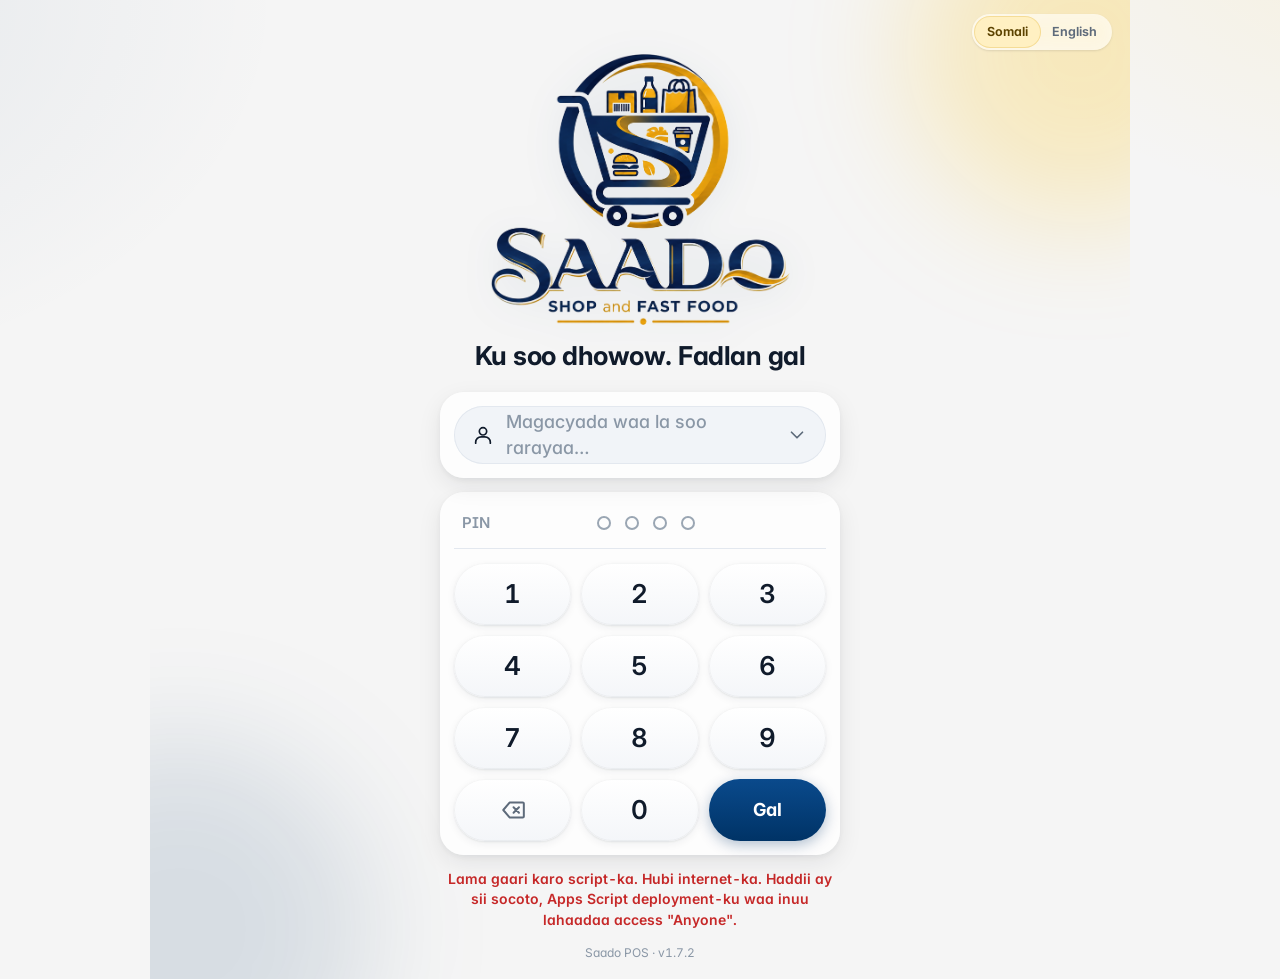
==== commit 9ad9a8d5: "v1.7.2: fix service worker syntax from 1.7.1; queued loose sales keep local stock right after a refr" ====
--- a/index.html
+++ b/index.html
@@ -16,7 +16,7 @@
 <link rel="preconnect" href="https://fonts.googleapis.com">
 <link rel="preconnect" href="https://fonts.gstatic.com" crossorigin>
 <link rel="stylesheet" href="https://fonts.googleapis.com/css2?family=Inter:wght@400;500;600;650;700;800&display=swap" media="print" onload="this.media='all'">
-<link rel="stylesheet" href="app.css?v=1.7.1">
+<link rel="stylesheet" href="app.css?v=1.7.2">
 </head>
 <body>
 <header id="top" class="hidden"></header>
@@ -24,10 +24,10 @@
 <nav id="nav" class="hidden"></nav>
 <div id="toasts"></div>
 <noscript>Saado POS needs JavaScript.</noscript>
-<script src="config.js?v=1.7.1"></script>
-<script src="i18n.js?v=1.7.1"></script>
-<script src="guide.js?v=1.7.1"></script>
-<script src="app.js?v=1.7.1"></script>
-<script src="screens.js?v=1.7.1"></script>
+<script src="config.js?v=1.7.2"></script>
+<script src="i18n.js?v=1.7.2"></script>
+<script src="guide.js?v=1.7.2"></script>
+<script src="app.js?v=1.7.2"></script>
+<script src="screens.js?v=1.7.2"></script>
 </body>
 </html>
